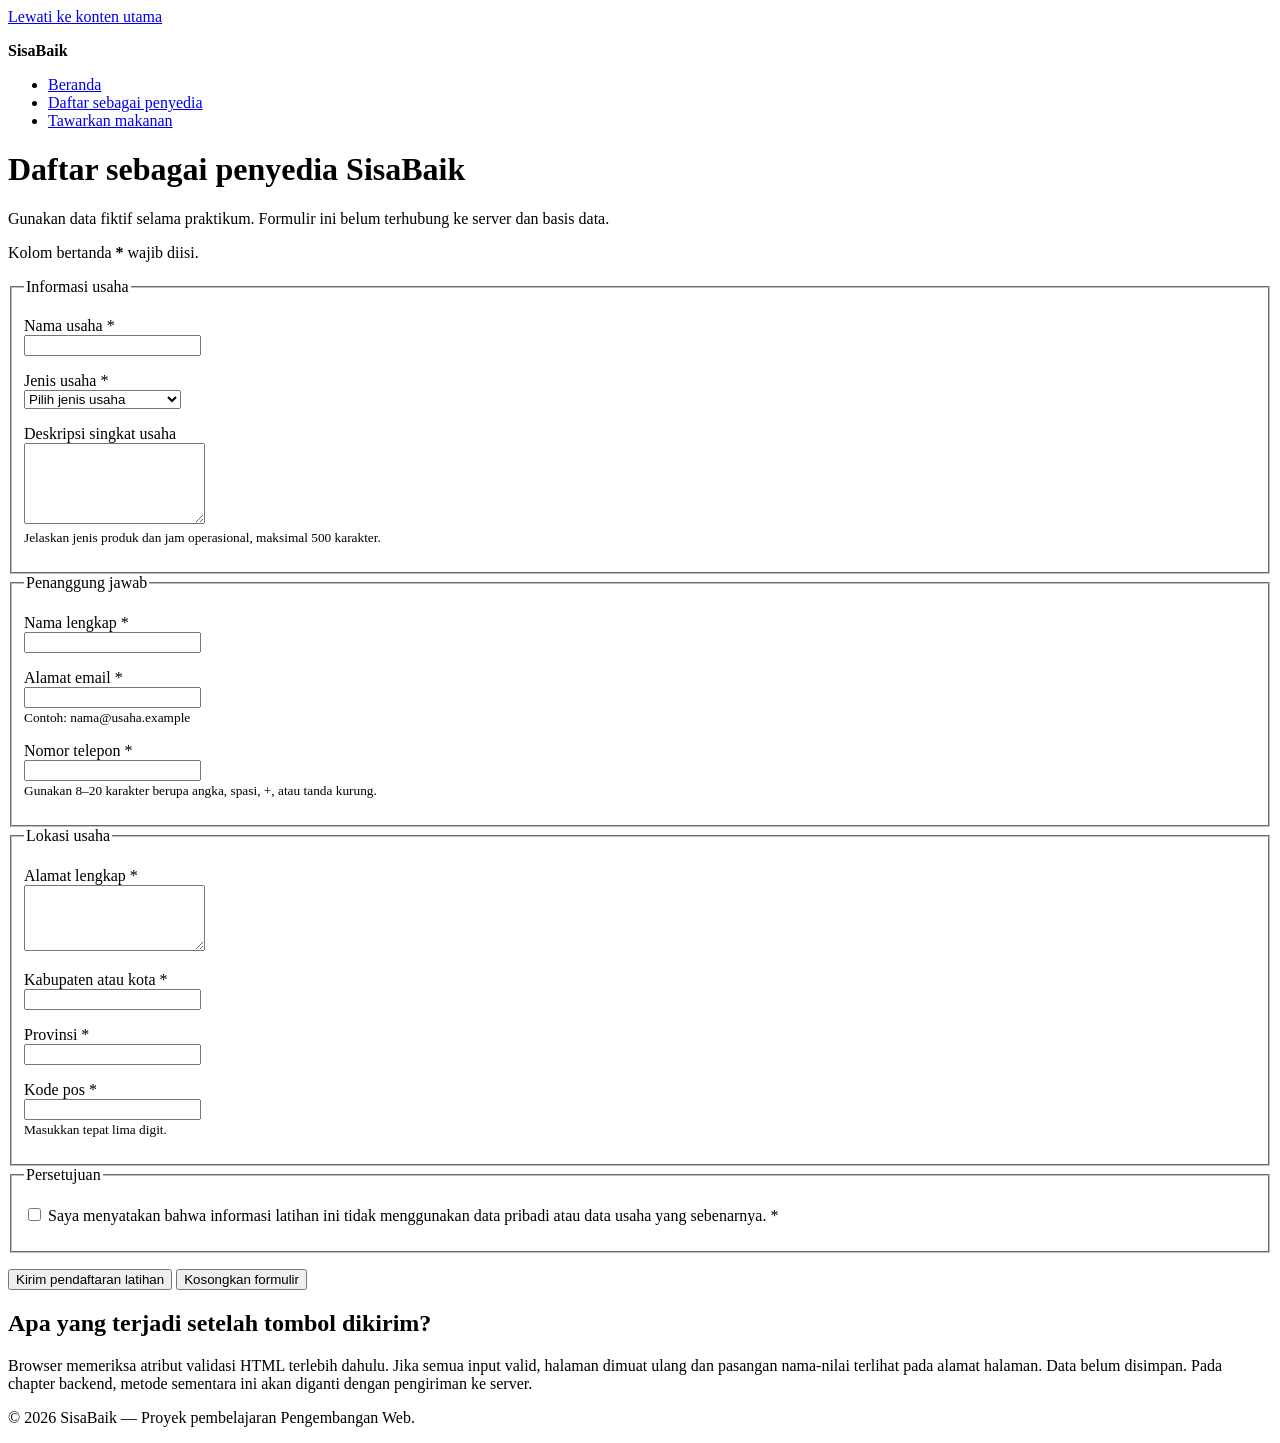
==== daftar-penyedia.html @ 521a10ee "feat: add accessible provider registration form" ====
<!doctype html>
<html lang="id">
<head>
    <meta charset="utf-8">
    <meta name="viewport" content="width=device-width, initial-scale=1">

    <meta
        name="description"
        content="Formulir prototipe untuk mendaftarkan usaha sebagai penyedia makanan di SisaBaik."
    >

    <title>Daftar Penyedia | SisaBaik</title>
</head>

<body>
    <a href="#konten-utama">Lewati ke konten utama</a>

    <header>
        <p><strong>SisaBaik</strong></p>

        <nav aria-label="Navigasi utama">
            <ul>
                <li><a href="index.html">Beranda</a></li>

                <li>
                    <a href="daftar-penyedia.html" aria-current="page">
                        Daftar sebagai penyedia
                    </a>
                </li>

                <li><a href="tawarkan-makanan.html">Tawarkan makanan</a></li>
            </ul>
        </nav>
    </header>

    <main id="konten-utama" tabindex="-1">
        <h1>Daftar sebagai penyedia SisaBaik</h1>

        <p>
            Gunakan data fiktif selama praktikum. Formulir ini belum terhubung ke
            server dan basis data.
        </p>

        <p id="petunjuk-wajib">
            Kolom bertanda <strong>*</strong> wajib diisi.
        </p>

        <form
    action="daftar-penyedia.html"
    method="get"
    aria-describedby="petunjuk-wajib"
>
<fieldset>
    <legend>Informasi usaha</legend>

    <p>
    <label for="nama-usaha">Nama usaha *</label><br>
    <input
        type="text"
        id="nama-usaha"
        name="nama_usaha"
        autocomplete="organization"
        minlength="3"
        maxlength="100"
        required
    >
</p>

<p>
    <label for="jenis-usaha">Jenis usaha *</label><br>

    <select id="jenis-usaha" name="jenis_usaha" required>
        <option value="">Pilih jenis usaha</option>
        <option value="restoran">Restoran</option>
        <option value="toko-roti">Toko roti</option>
        <option value="katering">Katering</option>
        <option value="ritel">Toko ritel</option>
        <option value="hotel">Hotel atau penginapan</option>
        <option value="lainnya">Lainnya</option>
    </select>
</p>

<p>
    <label for="deskripsi-usaha">Deskripsi singkat usaha</label><br>
    <textarea
        id="deskripsi-usaha"
        name="deskripsi_usaha"
        rows="5"
        maxlength="500"
        aria-describedby="bantuan-deskripsi"
    ></textarea><br>

    <small id="bantuan-deskripsi">
        Jelaskan jenis produk dan jam operasional, maksimal 500 karakter.
    </small>
</p>
</fieldset>

<fieldset>
    <legend>Penanggung jawab</legend>
    <p>
    <label for="nama-penanggung-jawab">Nama lengkap *</label><br>
    <input
        type="text"
        id="nama-penanggung-jawab"
        name="nama_penanggung_jawab"
        autocomplete="name"
        minlength="3"
        maxlength="100"
        required
    >
</p>
<p>
    <label for="email">Alamat email *</label><br>
    <input
        type="email"
        id="email"
        name="email"
        autocomplete="email"
        maxlength="254"
        aria-describedby="bantuan-email"
        required
    ><br>

    <small id="bantuan-email">
        Contoh: nama@usaha.example
    </small>
</p>

<p>
    <label for="telepon">Nomor telepon *</label><br>
    <input
        type="tel"
        id="telepon"
        name="telepon"
        autocomplete="tel"
        inputmode="tel"
        pattern="[0-9+() ]{8,20}"
        aria-describedby="bantuan-telepon"
        required
    ><br>

    <small id="bantuan-telepon">
        Gunakan 8–20 karakter berupa angka, spasi, +, atau tanda kurung.
    </small>
</p>
</fieldset>

<fieldset>
    <legend>Lokasi usaha</legend>

    <p>
        <label for="alamat">Alamat lengkap *</label><br>
        <textarea
            id="alamat"
            name="alamat"
            rows="4"
            autocomplete="street-address"
            minlength="10"
            maxlength="250"
            required
        ></textarea>
    </p>

    <p>
        <label for="kota">Kabupaten atau kota *</label><br>
        <input
            type="text"
            id="kota"
            name="kota"
            autocomplete="address-level2"
            maxlength="100"
            required
        >
    </p>

    <p>
        <label for="provinsi">Provinsi *</label><br>
        <input
            type="text"
            id="provinsi"
            name="provinsi"
            autocomplete="address-level1"
            maxlength="100"
            required
        >
    </p>
        <p>
        <label for="kode-pos">Kode pos *</label><br>
        <input
            type="text"
            id="kode-pos"
            name="kode_pos"
            autocomplete="postal-code"
            inputmode="numeric"
            pattern="[0-9]{5}"
            aria-describedby="bantuan-kode-pos"
            required
        ><br>

        <small id="bantuan-kode-pos">
            Masukkan tepat lima digit.
        </small>
    </p>
</fieldset>

<fieldset>
    <legend>Persetujuan</legend>

    <p>
        <input
            type="checkbox"
            id="persetujuan"
            name="persetujuan"
            value="setuju"
            required
        >

        <label for="persetujuan">
            Saya menyatakan bahwa informasi latihan ini tidak menggunakan
            data pribadi atau data usaha yang sebenarnya. *
        </label>
    </p>
</fieldset>

<p>
    <button type="submit">Kirim pendaftaran latihan</button>
    <button type="reset">Kosongkan formulir</button>
</p>
</form>

<section aria-labelledby="catatan-prototipe">
    <h2 id="catatan-prototipe">
        Apa yang terjadi setelah tombol dikirim?
    </h2>

    <p>
        Browser memeriksa atribut validasi HTML terlebih dahulu. Jika semua
        input valid, halaman dimuat ulang dan pasangan nama-nilai terlihat
        pada alamat halaman. Data belum disimpan. Pada chapter backend,
        metode sementara ini akan diganti dengan pengiriman ke server.
    </p>
</section>
</main>

<footer>
    <p>&copy; 2026 SisaBaik — Proyek pembelajaran Pengembangan Web.</p>
</footer>

</body>
</html>
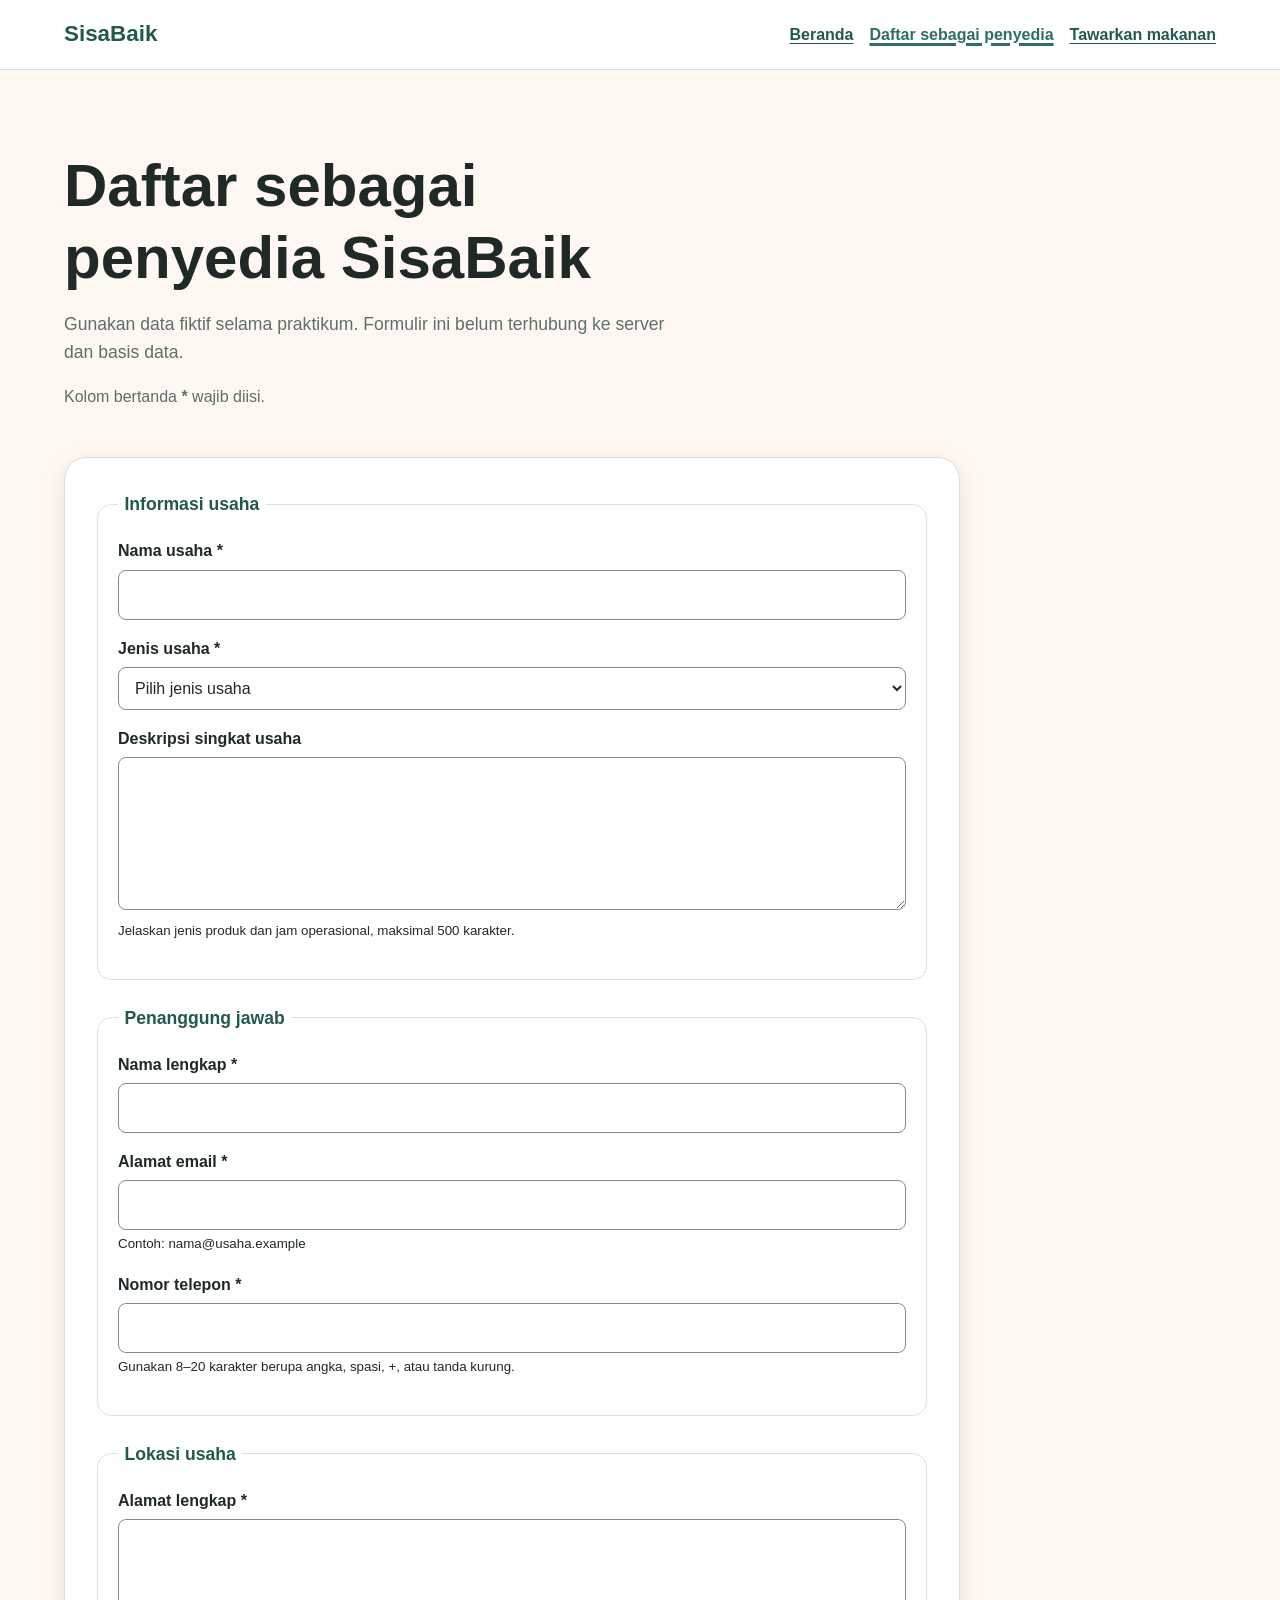
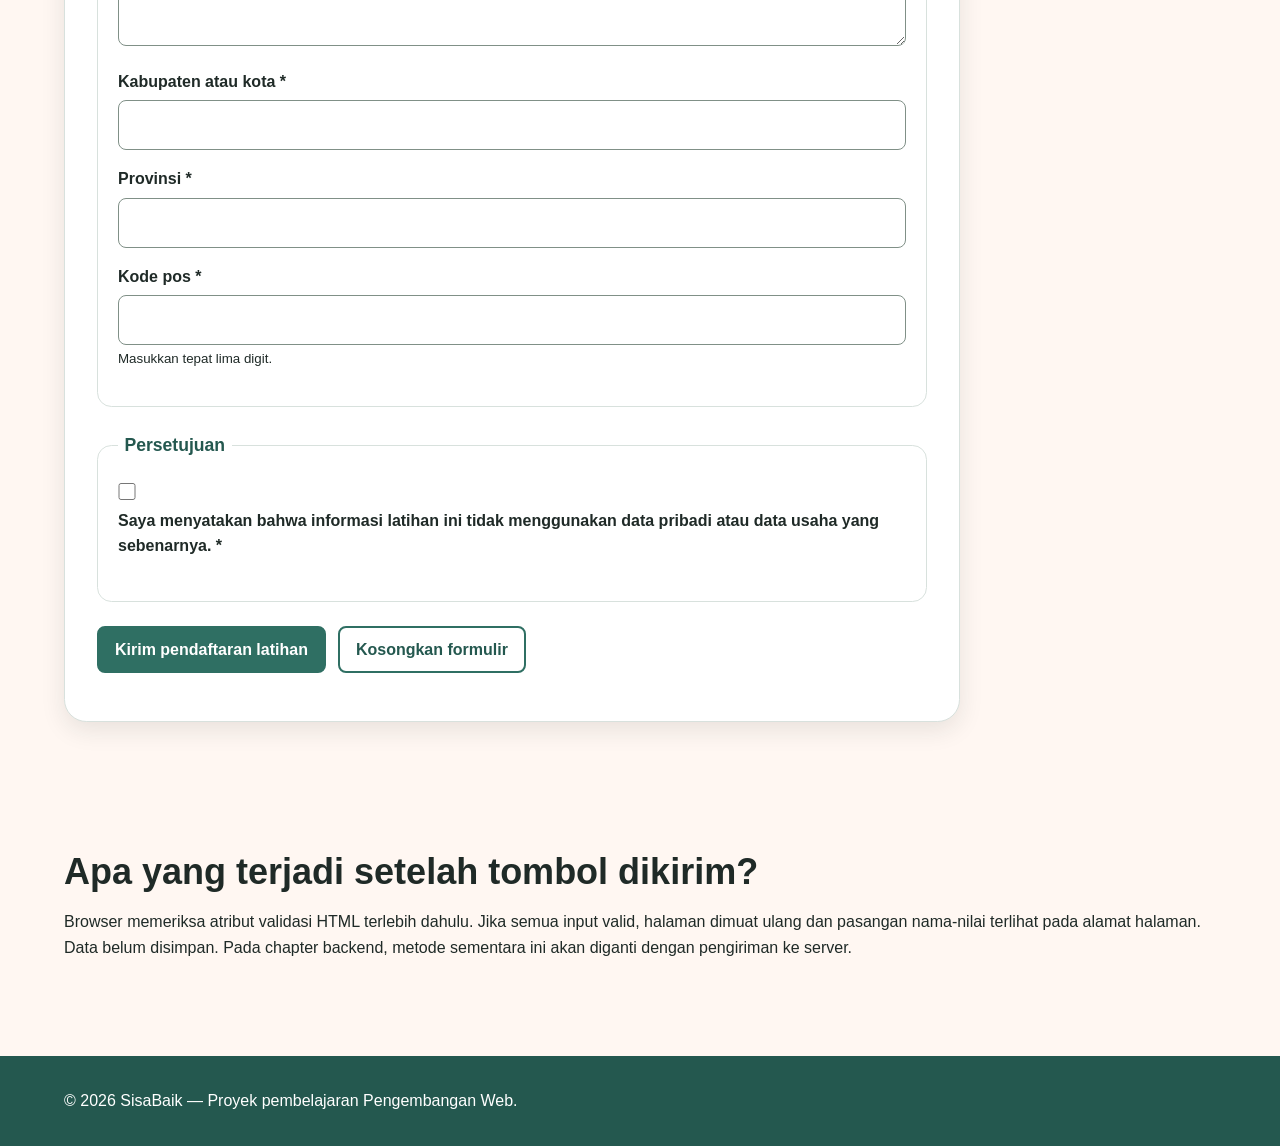
==== commit 0255e87a: "style: apply responsive layout to SisaBaik pages" ====
--- a/daftar-penyedia.html
+++ b/daftar-penyedia.html
@@ -10,242 +10,408 @@
     >
 
     <title>Daftar Penyedia | SisaBaik</title>
+    <link rel="stylesheet" href="styles.css">
 </head>
 
 <body>
-    <a href="#konten-utama">Lewati ke konten utama</a>
-
-    <header>
-        <p><strong>SisaBaik</strong></p>
-
-        <nav aria-label="Navigasi utama">
-            <ul>
-                <li><a href="index.html">Beranda</a></li>
-
-                <li>
-                    <a href="daftar-penyedia.html" aria-current="page">
-                        Daftar sebagai penyedia
-                    </a>
-                </li>
-
-                <li><a href="tawarkan-makanan.html">Tawarkan makanan</a></li>
-            </ul>
-        </nav>
+
+    <a class="skip-link" href="#konten-utama">
+        Lewati ke konten utama
+    </a>
+
+    <header class="site-header">
+        <div class="container header-layout">
+
+            <p class="brand">SisaBaik</p>
+
+            <nav aria-label="Navigasi utama">
+                <ul class="nav-list">
+
+                    <li>
+                        <a href="index.html">
+                            Beranda
+                        </a>
+                    </li>
+
+                    <li>
+                        <a
+                            href="daftar-penyedia.html"
+                            aria-current="page"
+                        >
+                            Daftar sebagai penyedia
+                        </a>
+                    </li>
+
+                    <li>
+                        <a href="tawarkan-makanan.html">
+                            Tawarkan makanan
+                        </a>
+                    </li>
+
+                </ul>
+            </nav>
+
+        </div>
     </header>
 
-    <main id="konten-utama" tabindex="-1">
-        <h1>Daftar sebagai penyedia SisaBaik</h1>
-
-        <p>
-            Gunakan data fiktif selama praktikum. Formulir ini belum terhubung ke
-            server dan basis data.
-        </p>
-
-        <p id="petunjuk-wajib">
-            Kolom bertanda <strong>*</strong> wajib diisi.
-        </p>
+
+    <main
+        class="container"
+        id="konten-utama"
+        tabindex="-1"
+    >
+
+        <div class="page-heading">
+
+            <h1>
+                Daftar sebagai penyedia SisaBaik
+            </h1>
+
+            <p class="lead">
+                Gunakan data fiktif selama praktikum. Formulir ini belum
+                terhubung ke server dan basis data.
+            </p>
+
+            <p
+                class="required-note"
+                id="petunjuk-wajib"
+            >
+                Kolom bertanda <strong>*</strong> wajib diisi.
+            </p>
+
+        </div>
+
 
         <form
-    action="daftar-penyedia.html"
-    method="get"
-    aria-describedby="petunjuk-wajib"
->
-<fieldset>
-    <legend>Informasi usaha</legend>
-
-    <p>
-    <label for="nama-usaha">Nama usaha *</label><br>
-    <input
-        type="text"
-        id="nama-usaha"
-        name="nama_usaha"
-        autocomplete="organization"
-        minlength="3"
-        maxlength="100"
-        required
-    >
-</p>
-
-<p>
-    <label for="jenis-usaha">Jenis usaha *</label><br>
-
-    <select id="jenis-usaha" name="jenis_usaha" required>
-        <option value="">Pilih jenis usaha</option>
-        <option value="restoran">Restoran</option>
-        <option value="toko-roti">Toko roti</option>
-        <option value="katering">Katering</option>
-        <option value="ritel">Toko ritel</option>
-        <option value="hotel">Hotel atau penginapan</option>
-        <option value="lainnya">Lainnya</option>
-    </select>
-</p>
-
-<p>
-    <label for="deskripsi-usaha">Deskripsi singkat usaha</label><br>
-    <textarea
-        id="deskripsi-usaha"
-        name="deskripsi_usaha"
-        rows="5"
-        maxlength="500"
-        aria-describedby="bantuan-deskripsi"
-    ></textarea><br>
-
-    <small id="bantuan-deskripsi">
-        Jelaskan jenis produk dan jam operasional, maksimal 500 karakter.
-    </small>
-</p>
-</fieldset>
-
-<fieldset>
-    <legend>Penanggung jawab</legend>
-    <p>
-    <label for="nama-penanggung-jawab">Nama lengkap *</label><br>
-    <input
-        type="text"
-        id="nama-penanggung-jawab"
-        name="nama_penanggung_jawab"
-        autocomplete="name"
-        minlength="3"
-        maxlength="100"
-        required
-    >
-</p>
-<p>
-    <label for="email">Alamat email *</label><br>
-    <input
-        type="email"
-        id="email"
-        name="email"
-        autocomplete="email"
-        maxlength="254"
-        aria-describedby="bantuan-email"
-        required
-    ><br>
-
-    <small id="bantuan-email">
-        Contoh: nama@usaha.example
-    </small>
-</p>
-
-<p>
-    <label for="telepon">Nomor telepon *</label><br>
-    <input
-        type="tel"
-        id="telepon"
-        name="telepon"
-        autocomplete="tel"
-        inputmode="tel"
-        pattern="[0-9+() ]{8,20}"
-        aria-describedby="bantuan-telepon"
-        required
-    ><br>
-
-    <small id="bantuan-telepon">
-        Gunakan 8–20 karakter berupa angka, spasi, +, atau tanda kurung.
-    </small>
-</p>
-</fieldset>
-
-<fieldset>
-    <legend>Lokasi usaha</legend>
-
-    <p>
-        <label for="alamat">Alamat lengkap *</label><br>
-        <textarea
-            id="alamat"
-            name="alamat"
-            rows="4"
-            autocomplete="street-address"
-            minlength="10"
-            maxlength="250"
-            required
-        ></textarea>
-    </p>
-
-    <p>
-        <label for="kota">Kabupaten atau kota *</label><br>
-        <input
-            type="text"
-            id="kota"
-            name="kota"
-            autocomplete="address-level2"
-            maxlength="100"
-            required
+            class="form-card"
+            action="daftar-penyedia.html"
+            method="get"
+            aria-describedby="petunjuk-wajib"
         >
-    </p>
-
-    <p>
-        <label for="provinsi">Provinsi *</label><br>
-        <input
-            type="text"
-            id="provinsi"
-            name="provinsi"
-            autocomplete="address-level1"
-            maxlength="100"
-            required
+
+            <fieldset class="form-section">
+                <legend>
+                    Informasi usaha
+                </legend>
+
+                <p>
+                    <label for="nama-usaha">
+                        Nama usaha *
+                    </label>
+                    <br>
+
+                    <input
+                        type="text"
+                        id="nama-usaha"
+                        name="nama_usaha"
+                        autocomplete="organization"
+                        minlength="3"
+                        maxlength="100"
+                        required
+                    >
+                </p>
+
+
+                <p>
+                    <label for="jenis-usaha">
+                        Jenis usaha *
+                    </label>
+                    <br>
+
+                    <select
+                        id="jenis-usaha"
+                        name="jenis_usaha"
+                        required
+                    >
+                        <option value="">
+                            Pilih jenis usaha
+                        </option>
+
+                        <option value="restoran">
+                            Restoran
+                        </option>
+
+                        <option value="toko-roti">
+                            Toko roti
+                        </option>
+
+                        <option value="katering">
+                            Katering
+                        </option>
+
+                        <option value="ritel">
+                            Toko ritel
+                        </option>
+
+                        <option value="hotel">
+                            Hotel atau penginapan
+                        </option>
+
+                        <option value="lainnya">
+                            Lainnya
+                        </option>
+                    </select>
+                </p>
+
+
+                <p>
+                    <label for="deskripsi-usaha">
+                        Deskripsi singkat usaha
+                    </label>
+                    <br>
+
+                    <textarea
+                        id="deskripsi-usaha"
+                        name="deskripsi_usaha"
+                        rows="5"
+                        maxlength="500"
+                        aria-describedby="bantuan-deskripsi"
+                    ></textarea>
+                    <br>
+
+                    <small id="bantuan-deskripsi">
+                        Jelaskan jenis produk dan jam operasional,
+                        maksimal 500 karakter.
+                    </small>
+                </p>
+
+            </fieldset>
+
+
+            <fieldset class="form-section">
+                <legend>
+                    Penanggung jawab
+                </legend>
+
+                <p>
+                    <label for="nama-penanggung-jawab">
+                        Nama lengkap *
+                    </label>
+                    <br>
+
+                    <input
+                        type="text"
+                        id="nama-penanggung-jawab"
+                        name="nama_penanggung_jawab"
+                        autocomplete="name"
+                        minlength="3"
+                        maxlength="100"
+                        required
+                    >
+                </p>
+
+
+                <p>
+                    <label for="email">
+                        Alamat email *
+                    </label>
+                    <br>
+
+                    <input
+                        type="email"
+                        id="email"
+                        name="email"
+                        autocomplete="email"
+                        maxlength="254"
+                        aria-describedby="bantuan-email"
+                        required
+                    >
+                    <br>
+
+                    <small id="bantuan-email">
+                        Contoh: nama@usaha.example
+                    </small>
+                </p>
+
+
+                <p>
+                    <label for="telepon">
+                        Nomor telepon *
+                    </label>
+                    <br>
+
+                    <input
+                        type="tel"
+                        id="telepon"
+                        name="telepon"
+                        autocomplete="tel"
+                        inputmode="tel"
+                        pattern="[0-9+() ]{8,20}"
+                        aria-describedby="bantuan-telepon"
+                        required
+                    >
+                    <br>
+
+                    <small id="bantuan-telepon">
+                        Gunakan 8–20 karakter berupa angka, spasi,
+                        +, atau tanda kurung.
+                    </small>
+                </p>
+
+            </fieldset>
+
+
+            <fieldset class="form-section">
+                <legend>
+                    Lokasi usaha
+                </legend>
+
+                <p>
+                    <label for="alamat">
+                        Alamat lengkap *
+                    </label>
+                    <br>
+
+                    <textarea
+                        id="alamat"
+                        name="alamat"
+                        rows="4"
+                        autocomplete="street-address"
+                        minlength="10"
+                        maxlength="250"
+                        required
+                    ></textarea>
+                </p>
+
+
+                <p>
+                    <label for="kota">
+                        Kabupaten atau kota *
+                    </label>
+                    <br>
+
+                    <input
+                        type="text"
+                        id="kota"
+                        name="kota"
+                        autocomplete="address-level2"
+                        maxlength="100"
+                        required
+                    >
+                </p>
+
+
+                <p>
+                    <label for="provinsi">
+                        Provinsi *
+                    </label>
+                    <br>
+
+                    <input
+                        type="text"
+                        id="provinsi"
+                        name="provinsi"
+                        autocomplete="address-level1"
+                        maxlength="100"
+                        required
+                    >
+                </p>
+
+
+                <p>
+                    <label for="kode-pos">
+                        Kode pos *
+                    </label>
+                    <br>
+
+                    <input
+                        type="text"
+                        id="kode-pos"
+                        name="kode_pos"
+                        autocomplete="postal-code"
+                        inputmode="numeric"
+                        pattern="[0-9]{5}"
+                        aria-describedby="bantuan-kode-pos"
+                        required
+                    >
+                    <br>
+
+                    <small id="bantuan-kode-pos">
+                        Masukkan tepat lima digit.
+                    </small>
+                </p>
+
+            </fieldset>
+
+
+            <fieldset class="form-section">
+                <legend>
+                    Persetujuan
+                </legend>
+
+                <p>
+                    <input
+                        type="checkbox"
+                        id="persetujuan"
+                        name="persetujuan"
+                        value="setuju"
+                        required
+                    >
+
+                    <label for="persetujuan">
+                        Saya menyatakan bahwa informasi latihan ini
+                        tidak menggunakan data pribadi atau data usaha
+                        yang sebenarnya. *
+                    </label>
+                </p>
+
+            </fieldset>
+
+
+            <p class="form-actions">
+
+                <button
+                    class="button"
+                    type="submit"
+                >
+                    Kirim pendaftaran latihan
+                </button>
+
+                <button
+                    class="button button-secondary"
+                    type="reset"
+                >
+                    Kosongkan formulir
+                </button>
+
+            </p>
+
+        </form>
+
+
+        <section
+            class="section"
+            aria-labelledby="catatan-prototipe"
         >
-    </p>
-        <p>
-        <label for="kode-pos">Kode pos *</label><br>
-        <input
-            type="text"
-            id="kode-pos"
-            name="kode_pos"
-            autocomplete="postal-code"
-            inputmode="numeric"
-            pattern="[0-9]{5}"
-            aria-describedby="bantuan-kode-pos"
-            required
-        ><br>
-
-        <small id="bantuan-kode-pos">
-            Masukkan tepat lima digit.
-        </small>
-    </p>
-</fieldset>
-
-<fieldset>
-    <legend>Persetujuan</legend>
-
-    <p>
-        <input
-            type="checkbox"
-            id="persetujuan"
-            name="persetujuan"
-            value="setuju"
-            required
-        >
-
-        <label for="persetujuan">
-            Saya menyatakan bahwa informasi latihan ini tidak menggunakan
-            data pribadi atau data usaha yang sebenarnya. *
-        </label>
-    </p>
-</fieldset>
-
-<p>
-    <button type="submit">Kirim pendaftaran latihan</button>
-    <button type="reset">Kosongkan formulir</button>
-</p>
-</form>
-
-<section aria-labelledby="catatan-prototipe">
-    <h2 id="catatan-prototipe">
-        Apa yang terjadi setelah tombol dikirim?
-    </h2>
-
-    <p>
-        Browser memeriksa atribut validasi HTML terlebih dahulu. Jika semua
-        input valid, halaman dimuat ulang dan pasangan nama-nilai terlihat
-        pada alamat halaman. Data belum disimpan. Pada chapter backend,
-        metode sementara ini akan diganti dengan pengiriman ke server.
-    </p>
-</section>
-</main>
-
-<footer>
-    <p>&copy; 2026 SisaBaik — Proyek pembelajaran Pengembangan Web.</p>
-</footer>
+
+            <h2 id="catatan-prototipe">
+                Apa yang terjadi setelah tombol dikirim?
+            </h2>
+
+            <p>
+                Browser memeriksa atribut validasi HTML terlebih dahulu.
+                Jika semua input valid, halaman dimuat ulang dan pasangan
+                nama-nilai terlihat pada alamat halaman. Data belum disimpan.
+                Pada chapter backend, metode sementara ini akan diganti dengan
+                pengiriman ke server.
+            </p>
+
+        </section>
+
+    </main>
+
+
+    <footer class="site-footer">
+
+        <div class="container footer-layout">
+
+            <p>
+                &copy; 2026 SisaBaik — Proyek pembelajaran Pengembangan Web.
+            </p>
+
+        </div>
+
+    </footer>
 
 </body>
 </html>
--- a/styles.css
+++ b/styles.css
@@ -0,0 +1,409 @@
+:root {
+    --color-primary: #2f6f63;
+    --color-primary-dark: #24584f;
+    --color-primary-soft: #eaf5f1;
+
+    --color-accent: #d97757;
+
+    --color-text: #1f2a27;
+    --color-muted: #5f6f69;
+
+    --color-surface: #ffffff;
+    --color-background: #fff7f2;
+
+    --color-border: #d8e1dd;
+    --color-danger: #a52a2a;
+
+    --shadow-card: 0 0.5rem 1.5rem rgb(31 42 39 / 10%);
+
+    --radius-small: 0.5rem;
+    --radius-medium: 0.9rem;
+    --radius-large: 1.4rem;
+
+    --content-width: 72rem;
+}
+*,
+*::before,
+*::after {
+    box-sizing: border-box;
+}
+html {
+    scroll-behavior: smooth;
+}
+body {
+    margin: 0;
+    background: var(--color-background);
+    color: var(--color-text);
+    font-family: Arial, Helvetica, sans-serif;
+    font-size: 1rem;
+    line-height: 1.6;
+}
+
+h1,
+h2,
+h3,
+p {
+    margin-block-start: 0;
+}
+
+h1,
+h2,
+h3 {
+    line-height: 1.2;
+}
+
+h1 {
+    max-width: 18ch;
+    margin-block-end: 1rem;
+    font-size: clamp(2rem, 7vw, 3.75rem);
+}
+
+h2 {
+    margin-block-end: 1rem;
+    font-size: clamp(1.5rem, 4vw, 2.25rem);
+}
+
+h3 {
+    margin-block-end: 0.6rem;
+    font-size: 1.2rem;
+}
+
+a {
+    color: var(--color-primary-dark);
+    text-underline-offset: 0.2em;
+}
+
+a:hover {
+    text-decoration-thickness: 0.18em;
+}
+
+:focus-visible {
+    outline: 0.2rem solid var(--color-accent);
+    outline-offset: 0.2rem;
+}
+.skip-link {
+    position: absolute;
+    inset-block-start: 0.5rem;
+    inset-inline-start: 0.5rem;
+    z-index: 100;
+    padding: 0.7rem 1rem;
+    border-radius: var(--radius-small);
+    background: var(--color-text);
+    color: var(--color-surface);
+    transform: translateY(-180%);
+}
+.skip-link:focus {
+    transform: translateY(0);
+}
+.container {
+    width: min(100% - 2rem, var(--content-width));
+    margin-inline: auto;
+}
+.site-header {
+    background: var(--color-surface);
+    border-block-end: 0.0625rem solid var(--color-border);
+}
+.header-layout {
+    display: flex;
+    flex-direction: column;
+    gap: 0.75rem;
+    padding-block: 1rem;
+}
+.brand {
+    margin: 0;
+    color: var(--color-primary-dark);
+    font-size: 1.4rem;
+    font-weight: 700;
+}
+
+.nav-list {
+    display: flex;
+    flex-wrap: wrap;
+    gap: 0.5rem 1rem;
+    margin: 0;
+    padding: 0;
+    list-style: none;
+}
+
+.nav-list a {
+    display: inline-block;
+    padding-block: 0.35rem;
+    font-weight: 700;
+}
+.nav-list a[aria-current="page"] {
+    color: var(--color-primary);
+    text-decoration-thickness: 0.2em;
+}
+.hero {
+    padding-block: clamp(3rem, 10vw, 7rem);
+    background:
+        linear-gradient(
+            135deg,
+            rgb(255 237 227 / 95%),
+            rgb(255 255 255 / 92%)
+        );
+}
+.hero-layout {
+    display: grid;
+    gap: 2rem;
+    align-items: center;
+}
+
+.eyebrow {
+    margin-block-end: 0.5rem;
+    color: var(--color-primary-dark);
+    font-weight: 700;
+    letter-spacing: 0.05em;
+    text-transform: uppercase;
+}
+.lead {
+    max-width: 62ch;
+    color: var(--color-muted);
+    font-size: 1.1rem;
+}
+.hero-panel {
+    padding: 1.5rem;
+    border: 0.0625rem solid var(--color-border);
+    border-radius: var(--radius-large);
+    background: var(--color-surface);
+    box-shadow: var(--shadow-card);
+}
+.hero-panel strong {
+    display: block;
+    color: var(--color-primary-dark);
+    font-size: 2rem;
+}
+.button-group,
+.form-actions {
+    display: flex;
+    flex-wrap: wrap;
+    gap: 0.75rem;
+    align-items: center;
+}
+.button {
+    display: inline-block;
+    padding: 0.75rem 1rem;
+    border: 0.125rem solid var(--color-primary);
+    border-radius: var(--radius-small);
+    background: var(--color-primary);
+    color: var(--color-surface);
+    font: inherit;
+    font-weight: 700;
+    line-height: 1.2;
+    text-decoration: none;
+    cursor: pointer;
+}
+.button:hover {
+    background: var(--color-primary-dark);
+    border-color: var(--color-primary-dark);
+}
+.button-secondary {
+    background: transparent;
+    color: var(--color-primary-dark);
+}
+.section {
+    padding-block: clamp(2.5rem, 7vw, 5rem);
+}
+.section-alt {
+    background: var(--color-surface);
+}
+.section-intro {
+    max-width: 65ch;
+    color: var(--color-muted);
+}
+.steps-grid,
+.benefit-grid,
+.offer-grid {
+    display: grid;
+    grid-template-columns: 1fr;
+    gap: 1rem;
+}
+.card {
+    padding: 1.25rem;
+    border: 0.0625rem solid var(--color-border);
+    border-radius: var(--radius-medium);
+    background: var(--color-surface);
+    box-shadow: var(--shadow-card);
+}
+.step-number {
+    display: inline-grid;
+    width: 2.25rem;
+    height: 2.25rem;
+    margin-block-end: 0.75rem;
+    place-items: center;
+    border-radius: 50%;
+    background: var(--color-primary-soft);
+    color: var(--color-primary-dark);
+    font-weight: 700;
+}
+.offer-card {
+    display: flex;
+    flex-direction: column;
+    overflow: hidden;
+    border: 0.0625rem solid var(--color-border);
+    border-radius: var(--radius-medium);
+    background: var(--color-surface);
+    box-shadow: var(--shadow-card);
+}
+.offer-card__visual {
+    min-height: 8rem;
+    background: linear-gradient(
+        135deg,
+        var(--color-primary),
+        var(--color-primary-dark)
+    );
+}
+.offer-card__content {
+    display: flex;
+    flex: 1;
+    flex-direction: column;
+    padding: 1.25rem;
+}
+.offer-card__meta {
+    color: var(--color-muted);
+}
+.offer-card__price {
+    margin-block-start: auto;
+    font-size: 1.15rem;
+}
+.badge {
+    display: inline-block;
+    width: fit-content;
+    margin-block-end: 0.75rem;
+    padding: 0.25rem 0.6rem;
+    border-radius: 999px;
+    background: var(--color-primary-soft);
+    color: var(--color-primary-dark);
+    font-size: 0.85rem;
+    font-weight: 700;
+}
+.notice {
+    padding: 1rem;
+    border-inline-start: 0.3rem solid var(--color-primary);
+    border-radius: var(--radius-small);
+    background: var(--color-primary-soft);
+}
+.page-heading {
+    padding-block: clamp(2.5rem, 7vw, 5rem) 2rem;
+}
+.form-card {
+    max-width: 56rem;
+    margin-block-end: 3rem;
+    padding: clamp(1rem, 4vw, 2rem);
+    border: 0.0625rem solid var(--color-border);
+    border-radius: var(--radius-large);
+    background: var(--color-surface);
+    box-shadow: var(--shadow-card);
+}
+.form-section {
+    margin: 0 0 1.5rem;
+    padding: 1.25rem;
+    border: 0.0625rem solid var(--color-border);
+    border-radius: var(--radius-medium);
+}
+.form-section legend {
+    padding-inline: 0.4rem;
+    color: var(--color-primary-dark);
+    font-size: 1.1rem;
+    font-weight: 700;
+}
+
+label {
+    display: inline-block;
+    margin-block-end: 0.35rem;
+    font-weight: 700;
+}
+
+input,
+select,
+textarea {
+    width: 100%;
+    padding: 0.7rem 0.75rem;
+    border: 0.0625rem solid #809087;
+    border-radius: var(--radius-small);
+    background: var(--color-surface);
+    color: var(--color-text);
+    font: inherit;
+}
+
+textarea {
+    resize: vertical;
+}
+
+input:focus,
+select:focus,
+textarea:focus {
+    border-color: var(--color-primary-dark);
+}
+
+input[type="checkbox"],
+input[type="radio"] {
+    width: 1.1rem;
+    height: 1.1rem;
+    margin: 0.2rem 0 0;
+    accent-color: var(--color-primary);
+}
+
+.required-note {
+    color: var(--color-muted);
+}
+
+.site-footer {
+    padding-block: 2rem;
+    background: var(--color-primary-dark);
+    color: var(--color-surface);
+}
+
+.site-footer a {
+    color: var(--color-surface);
+}
+
+.footer-layout {
+    display: flex;
+    flex-direction: column;
+    gap: 0.5rem;
+}
+
+.footer-layout p,
+.footer-layout address {
+    margin: 0;
+}
+
+@media (min-width: 48rem) {
+    .header-layout {
+        flex-direction: row;
+        justify-content: space-between;
+        align-items: center;
+    }
+
+    .hero-layout {
+        grid-template-columns: minmax(0, 1.5fr) minmax(15rem, 0.7fr);
+    }
+
+    .steps-grid,
+    .benefit-grid {
+        grid-template-columns: repeat(3, minmax(0, 1fr));
+    }
+
+    .offer-grid {
+        grid-template-columns: repeat(2, minmax(0, 1fr));
+    }
+
+    .footer-layout {
+        flex-direction: row;
+        justify-content: space-between;
+        align-items: center;
+    }
+}
+
+@media (min-width: 68rem) {
+    .offer-grid {
+        grid-template-columns: repeat(3, minmax(0, 1fr));
+    }
+}
+
+@media (prefers-reduced-motion: reduce) {
+    html {
+        scroll-behavior: auto;
+    }
+}
